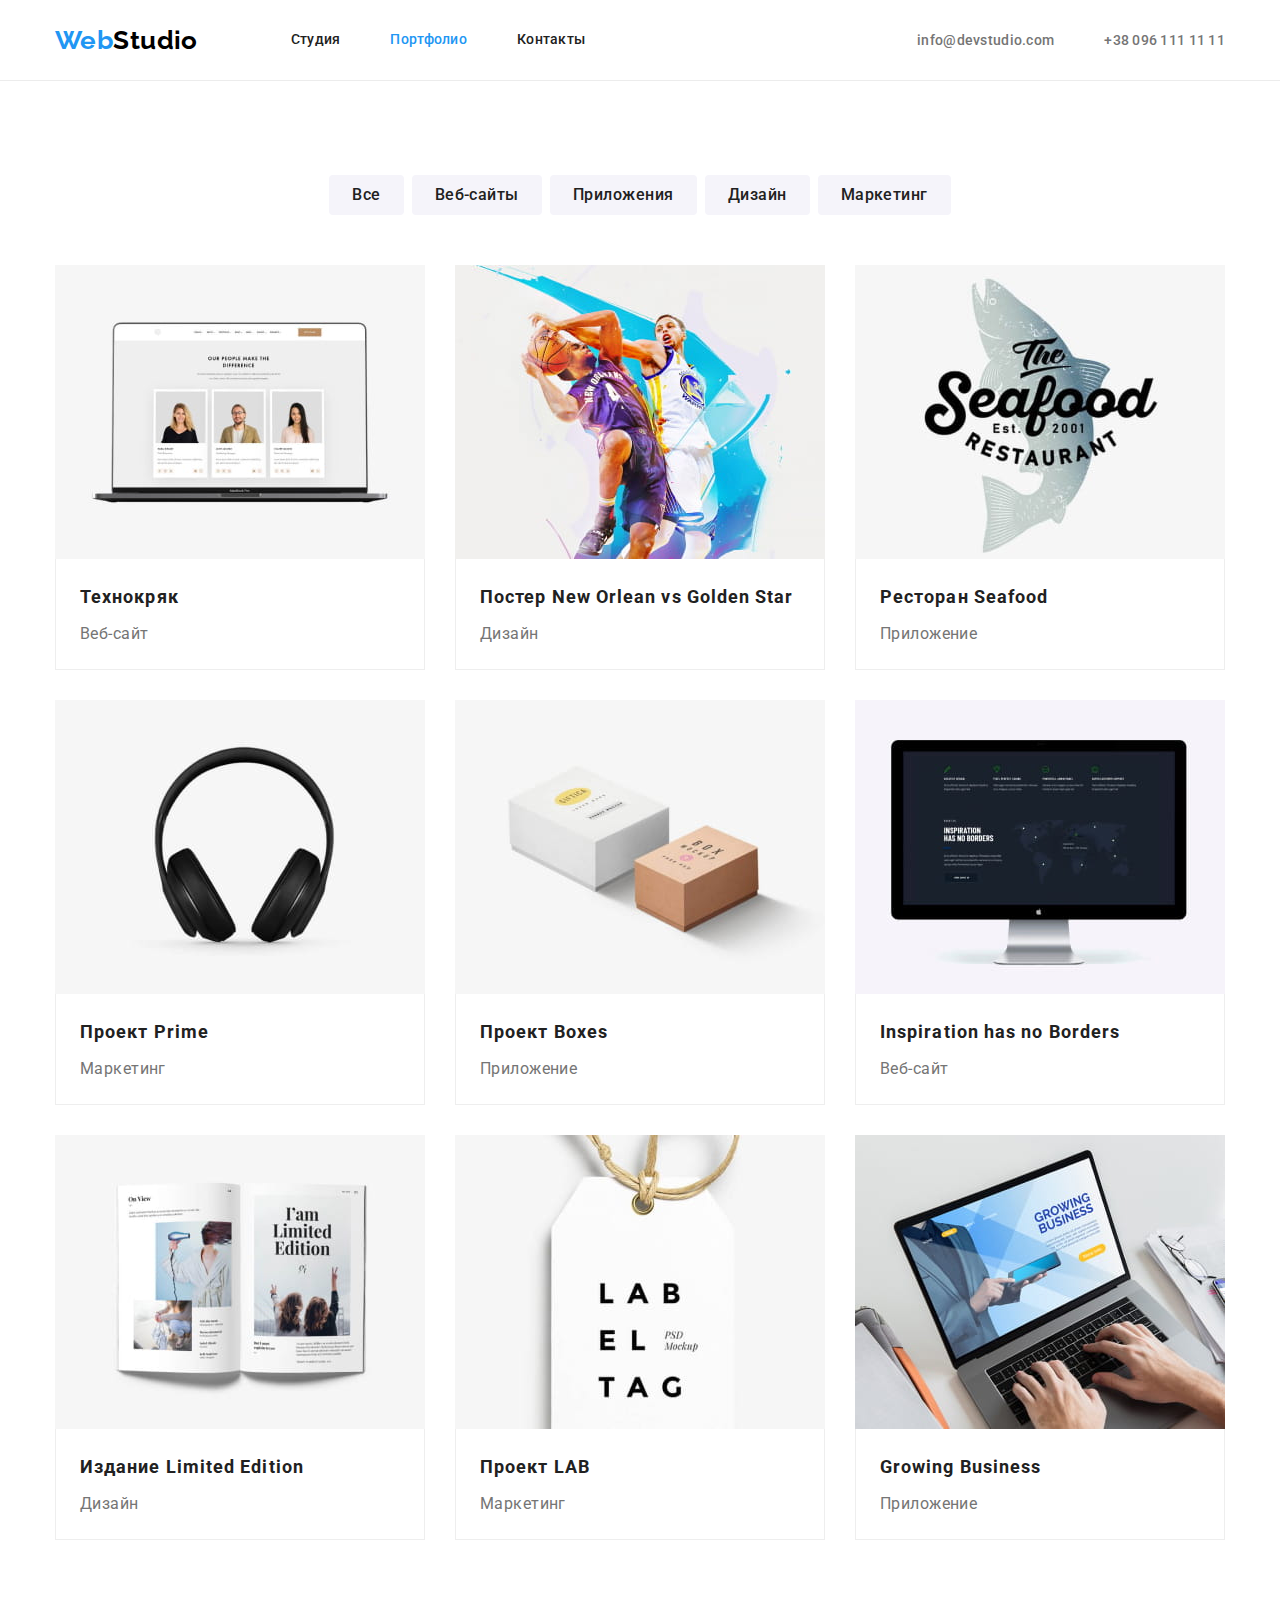
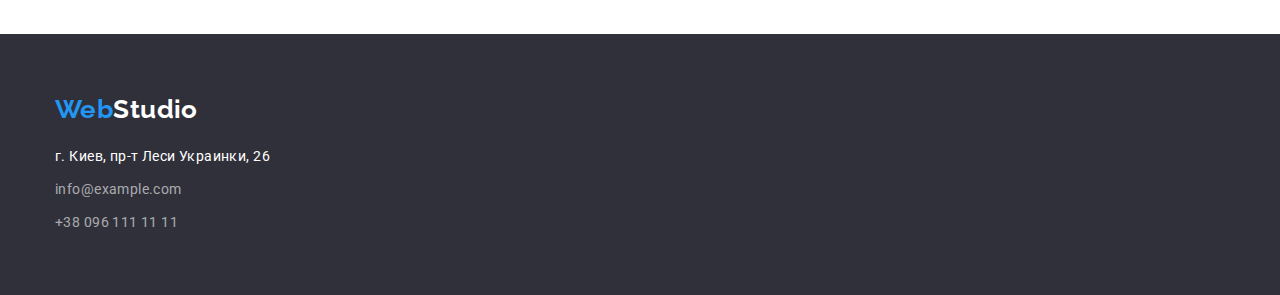
==== portfolio.html @ 86ddd39f "Добавляет файлы ДЗ№3" ====
<!DOCTYPE html>
<html lang="ru">
  <head>
    <meta charset="UTF-8" />
    <meta http-equiv="X-UA-Compatible" content="IE=edge" />
    <meta name="viewport" content="width=device-width, initial-scale=1.0" />
    <title>Портфолио</title>
    <link rel="preconnect" href="https://fonts.googleapis.com" />
    <link rel="preconnect" href="https://fonts.gstatic.com" crossorigin />
    <link
      href="https://fonts.googleapis.com/css2?family=Raleway:wght@700&family=Roboto:wght@400;500;700;900&display=swap"
      rel="stylesheet"
    />
    <link
      rel="stylesheet"
      href="https://cdnjs.cloudflare.com/ajax/libs/modern-normalize/1.1.0/modern-normalize.min.css"
    />
    <link rel="stylesheet" href="./css/style.css" />
  </head>
  <body>
    <!-- Header section -->
    <header class="header">
      <div class="container nav-flex">
        <nav class="header-nav">
          <a href="./index.html" class="logo link">Web<span class="logo-black">Studio</span></a>
          <ul class="header-nav-list list">
            <li class="header-nav-item">
              <a class="header-nav-link link" href="./index.html">Студия</a>
            </li>
            <li class="header-nav-item">
              <a class="header-nav-link link current" href="./portfolio.html">Портфолио</a>
            </li>
            <li class="header-nav-item">
              <a class="header-nav-link link" href="">Контакты</a>
            </li>
          </ul>
        </nav>
        <ul class="header-contacts-list list">
          <li class="header-contacts-item">
            <a class="header-contact-link link" href="mailto:info@devstudio.com"
              >info@devstudio.com</a
            >
          </li>
          <li class="header-contacts-item">
            <a class="header-contact-link link" href="tel:+380961111111">+38 096 111 11 11</a>
          </li>
        </ul>
      </div>
    </header>
    <!-- Main content section -->
    <main>
      <section class="portfolio-section section">
        <div class="container">
          <h1 class="visually-hidden">Наши проекты</h1>
          <ul class="portfolio-btn-list list">
            <li class="portfolio-btn-item">
              <button class="portfolio-btn" type="button">Все</button>
            </li>
            <li class="portfolio-btn-item">
              <button class="portfolio-btn" type="button">Веб-сайты</button>
            </li>
            <li class="portfolio-btn-item">
              <button class="portfolio-btn" type="button">Приложения</button>
            </li>
            <li class="portfolio-btn-item">
              <button class="portfolio-btn" type="button">Дизайн</button>
            </li>
            <li class="portfolio-btn-item">
              <button class="portfolio-btn" type="button">Маркетинг</button>
            </li>
          </ul>
          <ul class="portfolio-list list">
            <li class="portfolio-list-item">
              <img
                src="./images/techcrack.jpg"
                alt="Ноутбук с открытой веб-страницей"
                width="370"
              />
              <div class="portfolio-border">
                <h2 class="portfolio-list-title">Технокряк</h2>
                <p class="portfolio-list-text">Веб-сайт</p>
              </div>
            </li>
            <li class="portfolio-list-item">
              <img src="./images/poster.jpg" alt="Баскетболисты" width="370" />
              <div class="portfolio-border">
                <h2 class="portfolio-list-title">Постер New Orlean vs Golden Star</h2>
                <p class="portfolio-list-text">Дизайн</p>
              </div>
            </li>
            <li class="portfolio-list-item">
              <img src="./images/seafood.jpg" alt="Логотип ресторана seafood" width="370" />
              <div class="portfolio-border">
                <h2 class="portfolio-list-title">Ресторан Seafood</h2>
                <p class="portfolio-list-text">Приложение</p>
              </div>
            </li>
            <li class="portfolio-list-item">
              <img src="./images/prime.jpg" alt="Наушники" width="370" />
              <div class="portfolio-border">
                <h2 class="portfolio-list-title">Проект Prime</h2>
                <p class="portfolio-list-text">Маркетинг</p>
              </div>
            </li>
            <li class="portfolio-list-item">
              <img src="./images/boxes.jpg" alt="Две коробки" width="370" />
              <div class="portfolio-border">
                <h2 class="portfolio-list-title">Проект Boxes</h2>
                <p class="portfolio-list-text">Приложение</p>
              </div>
            </li>
            <li class="portfolio-list-item">
              <img
                src="./images/inspiration-has-no-borders.jpg"
                alt="Компьютер отображает проект"
                width="370"
              />
              <div class="portfolio-border">
                <h2 class="portfolio-list-title">Inspiration has no Borders</h2>
                <p class="portfolio-list-text">Веб-сайт</p>
              </div>
            </li>
            <li class="portfolio-list-item">
              <img src="./images/limited-edition.jpg" alt="Журнал со статьей" width="370" />
              <div class="portfolio-border">
                <h2 class="portfolio-list-title">Издание Limited Edition</h2>
                <p class="portfolio-list-text">Дизайн</p>
              </div>
            </li>
            <li class="portfolio-list-item">
              <img src="./images/lab.jpg" alt="Бирка LAB" width="370" />
              <div class="portfolio-border">
                <h2 class="portfolio-list-title">Проект LAB</h2>
                <p class="portfolio-list-text">Маркетинг</p>
              </div>
            </li>
            <li class="portfolio-list-item">
              <img
                src="./images/growing-business.jpg"
                alt="Ноутбук отображает приложение для бизнеса"
                width="370"
              />
              <div class="portfolio-border">
                <h2 class="portfolio-list-title">Growing Business</h2>
                <p class="portfolio-list-text">Приложение</p>
              </div>
            </li>
          </ul>
        </div>
      </section>
    </main>
    <!-- Footer section -->
    <footer class="footer">
      <div class="container">
        <a class="logo link" href="./">Web<span class="logo-white">Studio</span></a>
        <!-- Cotacts -->
        <address class="footer-contact">
          <ul class="footer-contact-list list">
            <li class="footer-contact-item">
              <a
                class="footer-contact-link address link"
                href="https://bit.ly/3pXMvUd"
                target="_blank"
                rel="noopener noreferrer"
                >г. Киев, пр-т Леси Украинки, 26</a
              >
            </li>
            <li class="footer-contact-item">
              <a class="footer-contact-link link" href="mailto:info@devstudio.com"
                >info@example.com</a
              >
            </li>
            <li class="footer-contacts-item">
              <a class="footer-contact-link link" href="tel:+380961111111">+38 096 111 11 11</a>
            </li>
          </ul>
        </address>
      </div>
    </footer>
  </body>
</html>
---- css/style.css ----
:root {
  --main-text-color: #212121;
  --secondary-text-color: #757575;
  --accent-color: #2196f3;
  --white: #ffffff;
  --black: #000000;
  --footer-contacts-color: rgba(255, 255, 255, 0.6);
  --white-background-color: #ffffff;
  --main-background-color: #ffffff;
  --team-background-color: #f5f4fa;
  --hero-background-color: #2f303a;
}

body {
  font-family: 
    'Roboto', 'Open Sans', 'Fira Sans', sans-serif;
  font-size: 14px;
  letter-spacing: 0.03em;
  color: var(--main-text-color);
}

.list {
  list-style: none;
}

.link {
  text-decoration: none;
}

h1,
h2,
h3,
h4,
h5,
h6,
p,
ul {
  margin: 0;
  padding: 0;
}

img {
  display: block;
  max-width: 100%;
  height: auto;
}

.container {
  width: 1200px;
  padding-left: 15px;
  padding-right: 15px;
  margin-left: auto;
  margin-right: auto;
}

.section {
  padding-top: 94px;
  padding-bottom: 94px;
}

/* Header section */

.header {
  border-bottom: 1px solid #ececec
}

.logo {
  font-family: 'Raleway', sans-serif;
  font-weight: 700;
  font-size: 26px;
  line-height: 1.19;
  color: var(--accent-color);
  align-items: center;
  text-align: center;
}

.logo-black {
  color: var(--black);
}

.nav-flex {
  display: flex;
  align-items: center;
}

.header-nav {
  display: flex;
  align-items: center;
}

.header-nav-list {
  display: flex;
  margin-left: 93px;
  padding: 0;
}

.header-contacts-list {
  display: flex;
  margin-left: auto;
}

.header-contacts-item + .header-contacts-item {
  margin-left: 50px;
}

.header-nav-item:not(:last-child) {
  margin-right: 50px;
}

.header-nav-link {
  display: block;
  padding-top: 32px;
  padding-bottom: 32px;
  font-weight: 500;
  font-size: 14px;
  line-height: 1.14;
  letter-spacing: 0.02em;
  color: var(--main-text-color);
}


.header-contact-link {
  font-weight: 500;
  font-size: 14px;
  line-height: 1.14;
  letter-spacing: 0.02em;
  color: var(--secondary-text-color);
}

.header-nav-link:hover,
.header-nav-link:focus,
.header-contact-link:hover,
.header-contact-link:focus {
  color: var(--accent-color);
}

.header-nav-link.current {
  color: var(--accent-color);
}


/* Main sections */

.hero {
  background-color: var(--hero-background-color);
  padding-top: 200px;
  padding-bottom: 200px;
  text-align: center;
  
}

.hero-title {
  margin-bottom: 30px;
  font-weight: 900;
  font-size: 44px;
  max-width: 696px;
  margin-left: auto;
  margin-right: auto;
  line-height: 1.36;
  text-align: center;
  letter-spacing: 0.06em;
  text-transform: uppercase;
  color: var(--white);
}

.hero-btn {
  display: inline-block;
  border-radius: 4px;
  border: 1px solid transparent;
  padding: 10px 32px;
  min-width: 200px;
  font-weight: 700;
  font-size: 16px;
  line-height: 1.88;
  align-items: center;
  text-align: center;
  letter-spacing: 0.06em;
  background-color: var(--accent-color);
  color: var(--white);
  cursor: pointer;
}

/* .hero-btn:hover,
.hero-btn:focus {
  background-color: var(--white-background-color);
  color: var(--accent-color);
} */

/* Features section */

.visually-hidden {
  position: absolute;
  width: 1px;
  height: 1px;
  margin: -1px;
  border: 0;
  padding: 0;
  white-space: nowrap;
  clip-path: inset(100%);
  clip: rect(0 0 0 0);
  overflow: hidden;
}


.features-list {
  display: flex;
}

.features-item:not(:last-child) {
  max-width: 270px;
  margin-right: 30px;
}

.features-title {
  font-weight: 700;
  font-size: 14px;
  line-height: 1.14;
  text-transform: uppercase;
}

.features-text {
  margin-top: 10px;
  line-height: 1.71;  
  color: var(--secondary-text-color)
}

/* Work section */

.work-section {
  padding-top: 0;
  background-color: var(--main-background-color);
}

.section-title {
  font-weight: 700;
  font-size: 36px;
  line-height: 1.17;
  text-align: center;
  color: var(--main-text-color)
}

.work-list {
  display: flex;
  margin-top: 50px;
}


.work-item:not(:last-child) {
  margin-right: 30px;
}

/* Team section */

.team-section {
  background-color: var(--team-background-color);
}

.team-list {
  display: flex;
  margin-top: 50px;
}

.team-item {
  background-color: var(--white-background-color);
}

.team-item:not(:last-child) {
  margin-right: 30px;
}

.team-workers {
  padding-top: 30px;
  padding-bottom: 30px;
}

.team-worker {
  font-weight: 500;
  font-size: 16px;
  line-height: 1.19;
  color: var(--main-text-color);
  text-align: center;
}

.team-profession {
  margin-top: 10px;
  font-size: 16px;
  line-height: 1.19;
  color: var(--secondary-text-color);
  text-align: center;
}

/* Footer section */

.footer {
  background-color: var(--hero-background-color);
  padding-top: 60px;
  padding-bottom: 60px;
}

.logo-white {
  color: var(--white);
}

.footer-contact {
  margin-top: 20px;
}

.footer-contact-item:not(last-child) {
  margin-bottom: 9px;
}

.footer-contact-link {
  font-style: normal;
  font-size: 14px;
  line-height: 1.71;
  color: var(--footer-contacts-color);
}

.footer-contact-link.address {
  color: var(--white);
  margin-top: 20px;
}

.footer-contact-link:hover,
.footer-contact-link:focus {
  color: var(--accent-color);
}

/* Portfolio */

.portfolio-section {
  background-color: var(--main-background-color)
}

.portfolio-btn-list {
  display: flex;
  justify-content: center;
}

.portfolio-btn-item:not(:last-child) {
  margin-right: 8px;
}

.portfolio-btn {
  display: inline-block;
  min-width: 73px;
  padding: 6px 22px;
  font-weight: 500;
  font-size: 16px;
  line-height: 1.63;
  letter-spacing: 0.03em;
  text-align: center;
  border: 1px solid transparent;
  border-radius: 4px;  
  background-color: var(--team-background-color);
  color: var(--main-text-color);
  cursor: pointer;
}

.portfolio-btn:hover,
.portfolio-btn:focus {
  background-color: var(--accent-color);
  color: var(--white);
}

.portfolio-list {
  display: flex;
  flex-wrap: wrap;
  margin-top: 50px;
}

.portfolio-list-item:not(:nth-child(3n)) {
  margin-right: 30px;
}

.portfolio-list-item:nth-last-child(-n + 3) {
  margin-bottom: 0;
}

.portfolio-list-item {
  margin-bottom: 30px;
}

.portfolio-list-title {
  font-weight: 700;
  font-size: 18px;
  line-height: 2;
  letter-spacing: 0.06em;
  color: var(--main-text-color);
}

.portfolio-list-text {
  font-size: 16px;
  line-height: 1.87;
  color: var(--secondary-text-color);
  margin-top: 4px;
}

.portfolio-border {
  border: 1px solid #eeeeee;
  border-top: transparent;
  padding: 20px 24px;
}
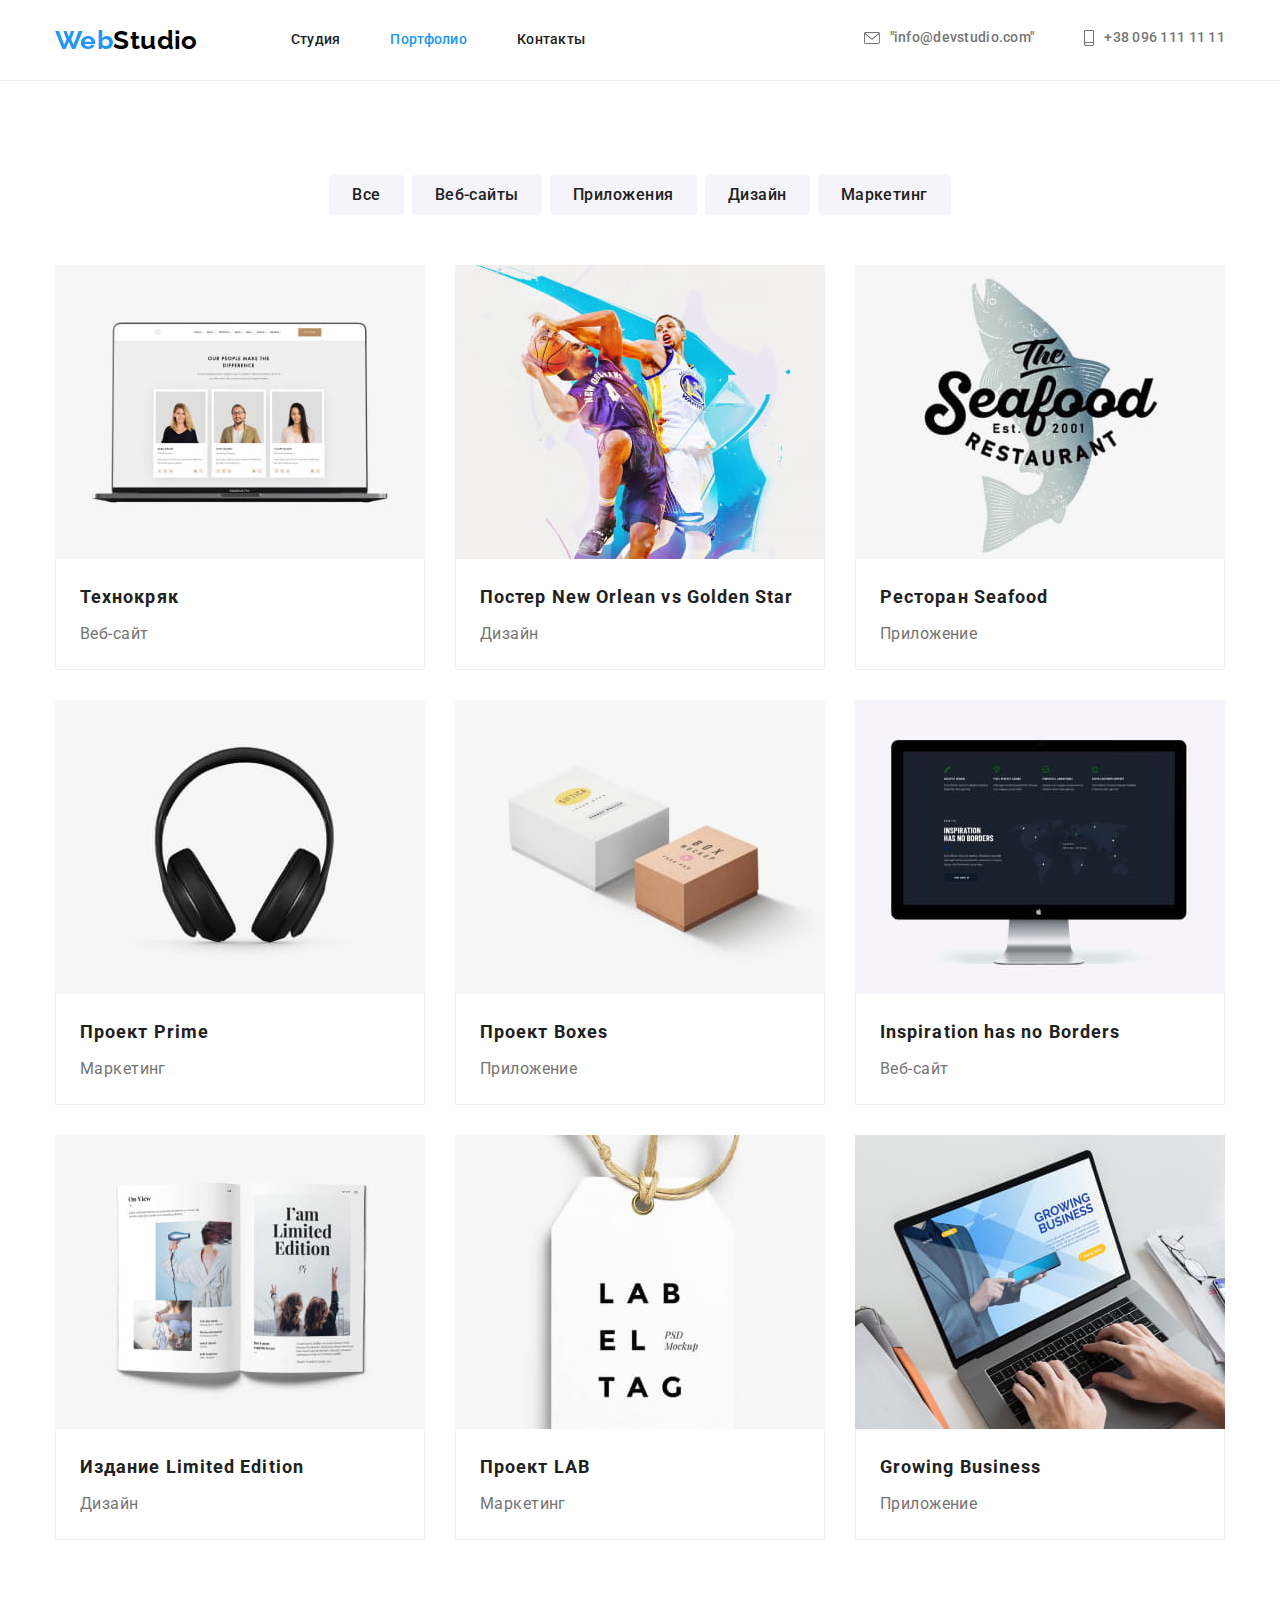
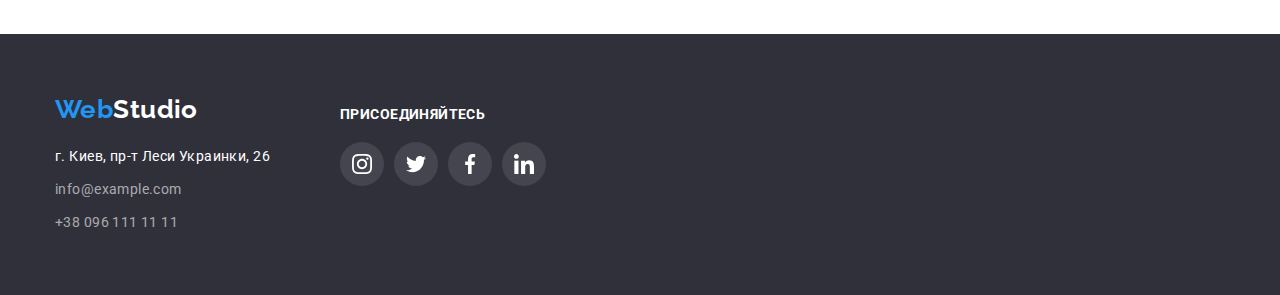
==== commit 92eac9e2: "Обновляет футер и хедер" ====
--- a/portfolio.html
+++ b/portfolio.html
@@ -37,12 +37,20 @@
         </nav>
         <ul class="header-contacts-list list">
           <li class="header-contacts-item">
-            <a class="header-contact-link link" href="mailto:info@devstudio.com"
-              >info@devstudio.com</a
-            >
+            <a class="header-contact-link link" href="mailto:info@devstudio.com">
+              <svg class="contact-icon" width="16px" height="12px">
+                <use href="./images/icons.svg#icon-envelope"></use>
+              </svg>
+              "info@devstudio.com"
+            </a>
           </li>
           <li class="header-contacts-item">
-            <a class="header-contact-link link" href="tel:+380961111111">+38 096 111 11 11</a>
+            <a class="header-contact-link link" href="tel:+380961111111">
+              <svg class="contact-icon" width="10px" height="16px">
+                <use href="./images/icons.svg#icon-smartphone"></use>
+              </svg>
+              +38 096 111 11 11
+            </a>
           </li>
         </ul>
       </div>
@@ -152,29 +160,66 @@
     <!-- Footer section -->
     <footer class="footer">
       <div class="container">
-        <a class="logo link" href="./">Web<span class="logo-white">Studio</span></a>
-        <!-- Cotacts -->
-        <address class="footer-contact">
-          <ul class="footer-contact-list list">
-            <li class="footer-contact-item">
-              <a
-                class="footer-contact-link address link"
-                href="https://bit.ly/3pXMvUd"
-                target="_blank"
-                rel="noopener noreferrer"
-                >г. Киев, пр-т Леси Украинки, 26</a
-              >
-            </li>
-            <li class="footer-contact-item">
-              <a class="footer-contact-link link" href="mailto:info@devstudio.com"
-                >info@example.com</a
-              >
-            </li>
-            <li class="footer-contacts-item">
-              <a class="footer-contact-link link" href="tel:+380961111111">+38 096 111 11 11</a>
-            </li>
-          </ul>
-        </address>
+        <div class="footer-flex">
+          <div class="footer-contacts-flex">
+            <a class="logo link" href="./">Web<span class="logo-white">Studio</span></a>
+            <!-- Cotacts -->
+            <address class="footer-contact">
+              <ul class="footer-contact-list list">
+                <li class="footer-contact-item">
+                  <a
+                    class="footer-contact-link address link"
+                    href="https://bit.ly/3pXMvUd"
+                    target="_blank"
+                    rel="noopener noreferrer"
+                    >г. Киев, пр-т Леси Украинки, 26</a
+                  >
+                </li>
+                <li class="footer-contact-item">
+                  <a class="footer-contact-link link" href="mailto:info@devstudio.com"
+                    >info@example.com</a
+                  >
+                </li>
+                <li class="footer-contacts-item">
+                  <a class="footer-contact-link link" href="tel:+380961111111">+38 096 111 11 11</a>
+                </li>
+              </ul>
+            </address>
+          </div>
+          <div class="footer-social-flex">
+            <p class="footer-social-text">присоединяйтесь</p>
+            <ul class="footer-social-list list">
+              <li class="footer-social-item">
+                <a class="footer-social-link link" href="">
+                  <svg class="footer-social-icon" width="20px" height="20px">
+                    <use href="./images/icons.svg#icon-instagram"></use>
+                  </svg>
+                </a>
+              </li>
+              <li class="footer-social-item">
+                <a class="footer-social-link link" href="">
+                  <svg class="footer-social-icon" width="20px" height="20px">
+                    <use href="./images/icons.svg#icon-twitter"></use>
+                  </svg>
+                </a>
+              </li>
+              <li class="footer-social-item">
+                <a class="footer-social-link link" href="">
+                  <svg class="footer-social-icon" width="20px" height="20px">
+                    <use href="./images/icons.svg#icon-facebook"></use>
+                  </svg>
+                </a>
+              </li>
+              <li class="footer-social-item">
+                <a class="footer-social-link link" href="">
+                  <svg class="footer-social-icon" width="20px" height="20px">
+                    <use href="./images/icons.svg#icon-linkedin"></use>
+                  </svg>
+                </a>
+              </li>
+            </ul>
+          </div>
+        </div>
       </div>
     </footer>
   </body>
--- a/css/style.css
+++ b/css/style.css
@@ -9,6 +9,8 @@
   --main-background-color: #ffffff;
   --team-background-color: #f5f4fa;
   --hero-background-color: #2f303a;
+  --main-logo-color: #AFB1B8;
+  --btn-hover-color: #188CE8;
 }
 
 body {
@@ -118,8 +120,14 @@
   color: var(--main-text-color);
 }
 
+.contact-icon {
+  fill: currentColor;
+  margin-right: 10px;
+}
 
 .header-contact-link {
+  display: inline-flex;
+  align-items: center;
   font-weight: 500;
   font-size: 14px;
   line-height: 1.14;
@@ -142,11 +150,21 @@
 /* Main sections */
 
 .hero {
-  background-color: var(--hero-background-color);
   padding-top: 200px;
   padding-bottom: 200px;
-  text-align: center;
-  
+  max-width: 1600px;
+  min-height: 600px;
+  margin-left: auto;
+  margin-right: auto;
+  background-image: linear-gradient(to right,
+      rgba(47, 48, 58, 0.4),
+      rgba(47, 48, 58, 0.4)),
+    url(../images/hero-bg.jpg);
+  background-color: var(--hero-background-color);
+  background-repeat: no-repeat;
+  background-position: center;
+  background-size: cover;
+  text-align: center;
 }
 
 .hero-title {
@@ -180,11 +198,10 @@
   cursor: pointer;
 }
 
-/* .hero-btn:hover,
+.hero-btn:hover,
 .hero-btn:focus {
-  background-color: var(--white-background-color);
-  color: var(--accent-color);
-} */
+  background-color: var(--btn-hover-color);
+}
 
 /* Features section */
 
@@ -211,6 +228,16 @@
   margin-right: 30px;
 }
 
+.features-icon-box {
+  display: flex;
+  width: 270px;
+  height: 120px;
+  align-items: center;
+  justify-content: center;
+  flex-direction: column;
+  margin-bottom: 30px;
+}
+
 .features-title {
   font-weight: 700;
   font-size: 14px;
@@ -251,6 +278,46 @@
 
 /* Team section */
 
+.team-item {
+  box-shadow: 0px 1px 3px rgba(0, 0, 0, 0.12),
+  0px 1px 1px rgba(0, 0, 0, 0.14),
+  0px 2px 1px rgba(0, 0, 0, 0.2);
+  border-radius: 0px 0px 4px 4px;
+}
+
+.team-social-list {
+  display: flex;
+  margin-top: 16px;
+  justify-content: space-between;
+  align-items: center;
+  padding-left: 32px;
+  padding-right: 32px;
+}
+
+.team-social-item {
+  width: 44px;
+  height: 44px;
+}
+
+.team-social-link {
+  width: 44px;
+  height: 44px;
+  display: block;
+  border-radius: 50%;
+  padding: 12px;
+  color: var(--main-logo-color);
+}
+
+.team-social-link:hover,
+.team-social-link:focus {
+  color: var(--white);
+  background-color: var(--accent-color);
+} 
+
+.team-social-icon {
+  fill: currentColor;
+}
+
 .team-section {
   background-color: var(--team-background-color);
 }
@@ -289,7 +356,100 @@
   text-align: center;
 }
 
+/* Client section */
+
+.client-list {
+  display: flex;
+  margin-top: 50px;
+  padding: 0;
+  list-style: none;
+  justify-content: space-between;
+  align-items: center;
+}
+
+.client-item {
+  width: 170px;
+  height: 92px;
+}
+
+.client-item:not(:last-child) {
+  margin-right: 30px;
+}
+
+.client-link {
+  width: 170px;
+  height: 92px;
+  display: block;
+  border: 1px solid var(--main-logo-color);
+  box-sizing: border-box;
+  border-radius: 4px;
+  color: var(--main-logo-color);
+  padding: 16px 32px;
+}
+
+.client-link:hover,
+.client-link:focus {
+  color: var(--accent-color);
+  border-color: var(--accent-color);
+}
+
+.client-icon {
+  fill: currentColor;
+}
+
 /* Footer section */
+
+.footer-flex {
+  display: flex;
+  padding: 0;
+  margin: 0;
+  list-style: none;
+}
+
+.footer-social-flex {
+  width: 206px;
+  height: 80px;
+  margin-left: 70px;
+}
+
+.footer-social-list {
+  display: flex;
+  margin-top: 20px;
+  justify-content: space-between;
+  align-items: center;
+}
+
+.footer-social-text {
+  font-weight: 700;
+  text-transform: uppercase;
+  padding-top: 12px;
+  color: var(--white);
+}
+
+.footer-social-item {
+  width: 44px;
+  height: 44px;
+
+}
+
+.footer-social-link {
+  width: 44px;
+  height: 44px;
+  display: block;
+  border-radius: 50%;
+  padding: 12px;
+  color: var(--white);
+  background-color: rgba(255, 255, 255, 0.1);
+}
+
+.footer-social-link:hover,
+.footer-social-link:focus {
+  background-color: var(--accent-color);
+}
+
+.footer-social-icon {  
+  fill: currentColor;
+}
 
 .footer {
   background-color: var(--hero-background-color);
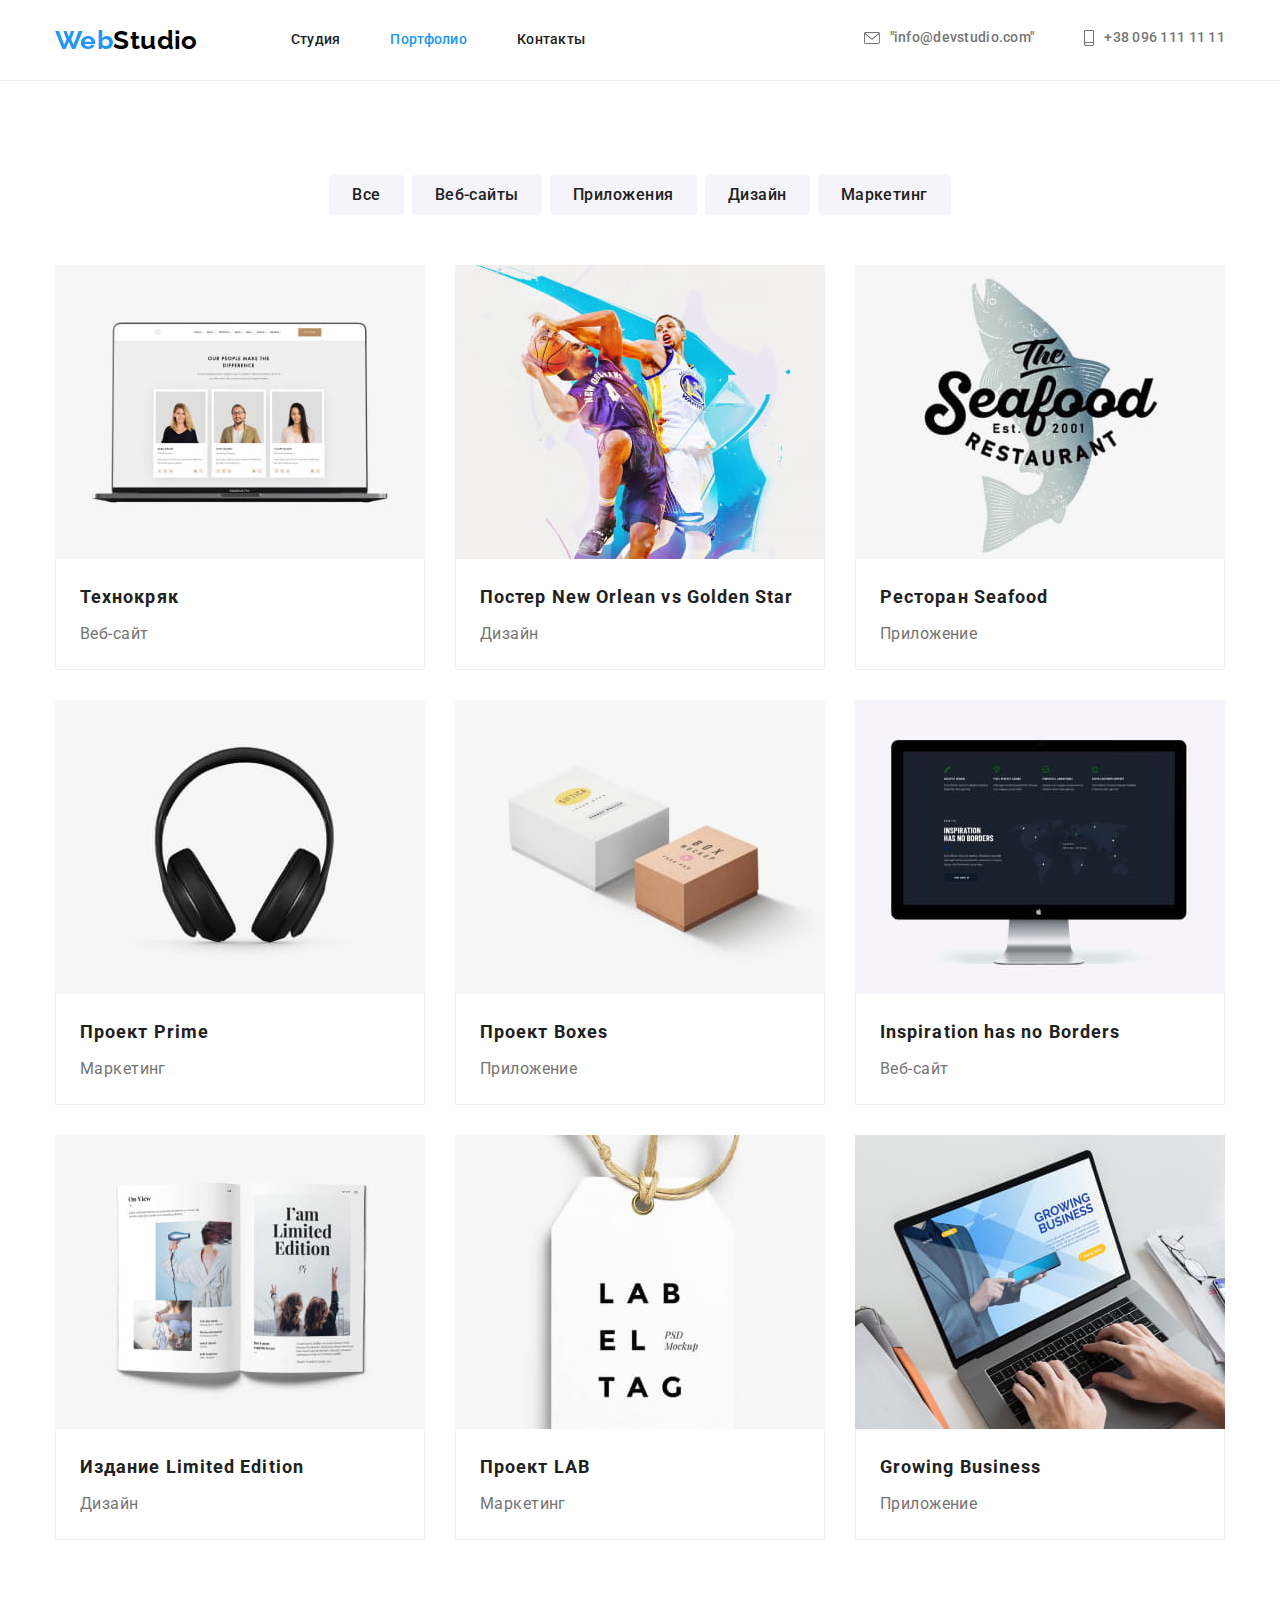
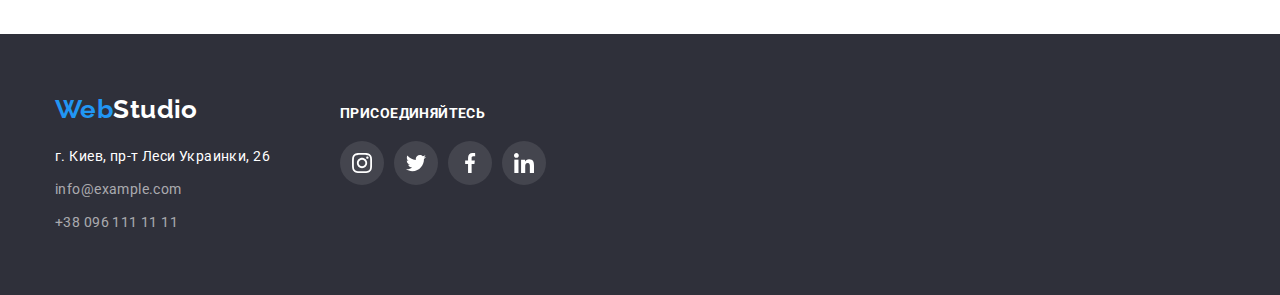
==== commit 582c68a1: "Оборачивает в ссылки подписи к карточкам, убирает не нужные паддинги" ====
--- a/portfolio.html
+++ b/portfolio.html
@@ -79,79 +79,97 @@
           </ul>
           <ul class="portfolio-list list">
             <li class="portfolio-list-item">
-              <img
-                src="./images/techcrack.jpg"
-                alt="Ноутбук с открытой веб-страницей"
-                width="370"
-              />
-              <div class="portfolio-border">
-                <h2 class="portfolio-list-title">Технокряк</h2>
-                <p class="portfolio-list-text">Веб-сайт</p>
-              </div>
-            </li>
-            <li class="portfolio-list-item">
-              <img src="./images/poster.jpg" alt="Баскетболисты" width="370" />
-              <div class="portfolio-border">
-                <h2 class="portfolio-list-title">Постер New Orlean vs Golden Star</h2>
-                <p class="portfolio-list-text">Дизайн</p>
-              </div>
-            </li>
-            <li class="portfolio-list-item">
-              <img src="./images/seafood.jpg" alt="Логотип ресторана seafood" width="370" />
-              <div class="portfolio-border">
-                <h2 class="portfolio-list-title">Ресторан Seafood</h2>
-                <p class="portfolio-list-text">Приложение</p>
-              </div>
-            </li>
-            <li class="portfolio-list-item">
-              <img src="./images/prime.jpg" alt="Наушники" width="370" />
-              <div class="portfolio-border">
-                <h2 class="portfolio-list-title">Проект Prime</h2>
-                <p class="portfolio-list-text">Маркетинг</p>
-              </div>
-            </li>
-            <li class="portfolio-list-item">
-              <img src="./images/boxes.jpg" alt="Две коробки" width="370" />
-              <div class="portfolio-border">
-                <h2 class="portfolio-list-title">Проект Boxes</h2>
-                <p class="portfolio-list-text">Приложение</p>
-              </div>
-            </li>
-            <li class="portfolio-list-item">
-              <img
-                src="./images/inspiration-has-no-borders.jpg"
-                alt="Компьютер отображает проект"
-                width="370"
-              />
-              <div class="portfolio-border">
-                <h2 class="portfolio-list-title">Inspiration has no Borders</h2>
-                <p class="portfolio-list-text">Веб-сайт</p>
-              </div>
-            </li>
-            <li class="portfolio-list-item">
-              <img src="./images/limited-edition.jpg" alt="Журнал со статьей" width="370" />
-              <div class="portfolio-border">
-                <h2 class="portfolio-list-title">Издание Limited Edition</h2>
-                <p class="portfolio-list-text">Дизайн</p>
-              </div>
-            </li>
-            <li class="portfolio-list-item">
-              <img src="./images/lab.jpg" alt="Бирка LAB" width="370" />
-              <div class="portfolio-border">
-                <h2 class="portfolio-list-title">Проект LAB</h2>
-                <p class="portfolio-list-text">Маркетинг</p>
-              </div>
-            </li>
-            <li class="portfolio-list-item">
-              <img
-                src="./images/growing-business.jpg"
-                alt="Ноутбук отображает приложение для бизнеса"
-                width="370"
-              />
-              <div class="portfolio-border">
-                <h2 class="portfolio-list-title">Growing Business</h2>
-                <p class="portfolio-list-text">Приложение</p>
-              </div>
+              <a class="portfolio-list-link link" href="#">
+                <img
+                  src="./images/techcrack.jpg"
+                  alt="Ноутбук с открытой веб-страницей"
+                  width="370"
+                />
+                <div class="portfolio-border">
+                  <h2 class="portfolio-list-title">Технокряк</h2>
+                  <p class="portfolio-list-text">Веб-сайт</p>
+                </div>
+              </a>
+            </li>
+            <li class="portfolio-list-item">
+              <a class="portfolio-list-link link" href="#">
+                <img src="./images/poster.jpg" alt="Баскетболисты" width="370" />
+                <div class="portfolio-border">
+                  <h2 class="portfolio-list-title">Постер New Orlean vs Golden Star</h2>
+                  <p class="portfolio-list-text">Дизайн</p>
+                </div>
+              </a>
+            </li>
+            <li class="portfolio-list-item">
+              <a class="portfolio-list-link link" href="#">
+                <img src="./images/seafood.jpg" alt="Логотип ресторана seafood" width="370" />
+                <div class="portfolio-border">
+                  <h2 class="portfolio-list-title">Ресторан Seafood</h2>
+                  <p class="portfolio-list-text">Приложение</p>
+                </div>
+              </a>
+            </li>
+            <li class="portfolio-list-item">
+              <a class="portfolio-list-link link" href="#">
+                <img src="./images/prime.jpg" alt="Наушники" width="370" />
+                <div class="portfolio-border">
+                  <h2 class="portfolio-list-title">Проект Prime</h2>
+                  <p class="portfolio-list-text">Маркетинг</p>
+                </div>
+              </a>
+            </li>
+            <li class="portfolio-list-item">
+              <a class="portfolio-list-link link" href="#">
+                <img src="./images/boxes.jpg" alt="Две коробки" width="370" />
+                <div class="portfolio-border">
+                  <h2 class="portfolio-list-title">Проект Boxes</h2>
+                  <p class="portfolio-list-text">Приложение</p>
+                </div>
+              </a>
+            </li>
+            <li class="portfolio-list-item">
+              <a class="portfolio-list-link link" href="#">
+                <img
+                  src="./images/inspiration-has-no-borders.jpg"
+                  alt="Компьютер отображает проект"
+                  width="370"
+                />
+                <div class="portfolio-border">
+                  <h2 class="portfolio-list-title">Inspiration has no Borders</h2>
+                  <p class="portfolio-list-text">Веб-сайт</p>
+                </div>
+              </a>
+            </li>
+            <li class="portfolio-list-item">
+              <a class="portfolio-list-link link" href="#">
+                <img src="./images/limited-edition.jpg" alt="Журнал со статьей" width="370" />
+                <div class="portfolio-border">
+                  <h2 class="portfolio-list-title">Издание Limited Edition</h2>
+                  <p class="portfolio-list-text">Дизайн</p>
+                </div>
+              </a>
+            </li>
+            <li class="portfolio-list-item">
+              <a class="portfolio-list-link link" href="#">
+                <img src="./images/lab.jpg" alt="Бирка LAB" width="370" />
+                <div class="portfolio-border">
+                  <h2 class="portfolio-list-title">Проект LAB</h2>
+                  <p class="portfolio-list-text">Маркетинг</p>
+                </div>
+              </a>
+            </li>
+            <li class="portfolio-list-item">
+              <a class="portfolio-list-link link" href="#">
+                <img
+                  src="./images/growing-business.jpg"
+                  alt="Ноутбук отображает приложение для бизнеса"
+                  width="370"
+                />
+                <div class="portfolio-border">
+                  <h2 class="portfolio-list-title">Growing Business</h2>
+                  <p class="portfolio-list-text">Приложение</p>
+                </div>
+              </a>
             </li>
           </ul>
         </div>
--- a/css/style.css
+++ b/css/style.css
@@ -63,7 +63,8 @@
 /* Header section */
 
 .header {
-  border-bottom: 1px solid #ececec
+  border-bottom: 1px solid #ececec;
+  background-color: var(--main-background-color);
 }
 
 .logo {
@@ -232,9 +233,10 @@
   display: flex;
   width: 270px;
   height: 120px;
+  background-color: var(--team-background-color);
+  border-radius: 4px;
   align-items: center;
   justify-content: center;
-  flex-direction: column;
   margin-bottom: 30px;
 }
 
@@ -288,10 +290,8 @@
 .team-social-list {
   display: flex;
   margin-top: 16px;
-  justify-content: space-between;
-  align-items: center;
-  padding-left: 32px;
-  padding-right: 32px;
+  justify-content: center;
+  align-items: center;
 }
 
 .team-social-item {
@@ -299,12 +299,17 @@
   height: 44px;
 }
 
+.team-social-item:not(:last-child) {
+  margin-right: 10px;
+}
+
 .team-social-link {
-  width: 44px;
-  height: 44px;
-  display: block;
+  width: 100%;
+  height: 100%;
+  display: flex;
   border-radius: 50%;
-  padding: 12px;
+  align-items: center;
+  justify-content: center;
   color: var(--main-logo-color);
 }
 
@@ -377,14 +382,15 @@
 }
 
 .client-link {
-  width: 170px;
-  height: 92px;
-  display: block;
+  width: 100%;
+  height: 100%;
+  display: flex;
+  align-items: center;
+  justify-content: center;
   border: 1px solid var(--main-logo-color);
   box-sizing: border-box;
   border-radius: 4px;
   color: var(--main-logo-color);
-  padding: 16px 32px;
 }
 
 .client-link:hover,
@@ -401,9 +407,7 @@
 
 .footer-flex {
   display: flex;
-  padding: 0;
-  margin: 0;
-  list-style: none;
+  align-items: baseline;
 }
 
 .footer-social-flex {
@@ -422,7 +426,6 @@
 .footer-social-text {
   font-weight: 700;
   text-transform: uppercase;
-  padding-top: 12px;
   color: var(--white);
 }
 
@@ -433,11 +436,12 @@
 }
 
 .footer-social-link {
-  width: 44px;
-  height: 44px;
-  display: block;
+  width: 100%;
+  height: 100%;
+  display: flex;
+  justify-content: center;
+  align-items: center;
   border-radius: 50%;
-  padding: 12px;
   color: var(--white);
   background-color: rgba(255, 255, 255, 0.1);
 }
@@ -521,6 +525,9 @@
 .portfolio-btn:focus {
   background-color: var(--accent-color);
   color: var(--white);
+  box-shadow: 0px 3px 1px rgba(0, 0, 0, 0.1),
+  0px 1px 2px rgba(0, 0, 0, 0.08),
+  0px 2px 2px rgba(0, 0, 0, 0.12);
 }
 
 .portfolio-list {
@@ -539,6 +546,17 @@
 
 .portfolio-list-item {
   margin-bottom: 30px;
+}
+
+.portfolio-list-link {
+  display: block;
+}
+
+.portfolio-list-link:hover,
+.portfolio-list-link:focus {
+  box-shadow: 0px 1px 1px rgba(0, 0, 0, 0.12),
+  0px 4px 4px rgba(0, 0, 0, 0.06),
+  1px 4px 6px rgba(0, 0, 0, 0.16);
 }
 
 .portfolio-list-title {
